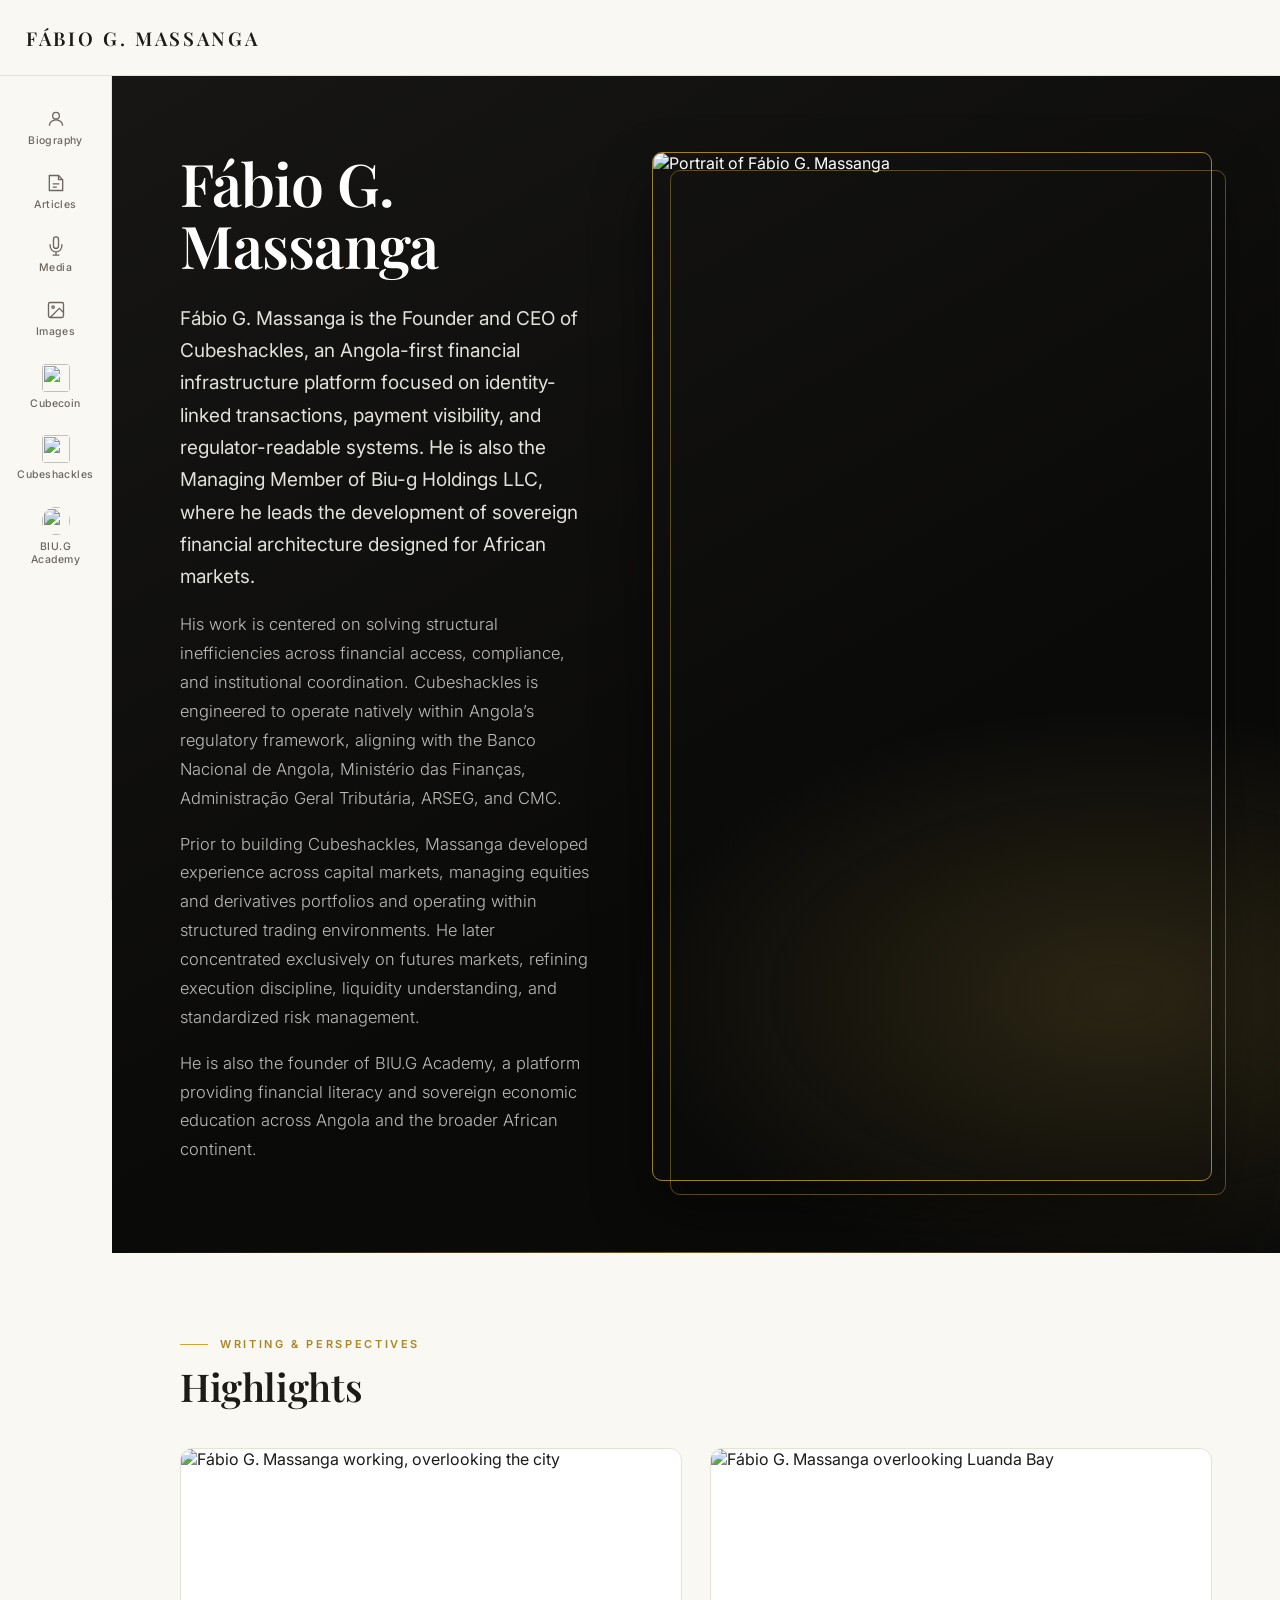
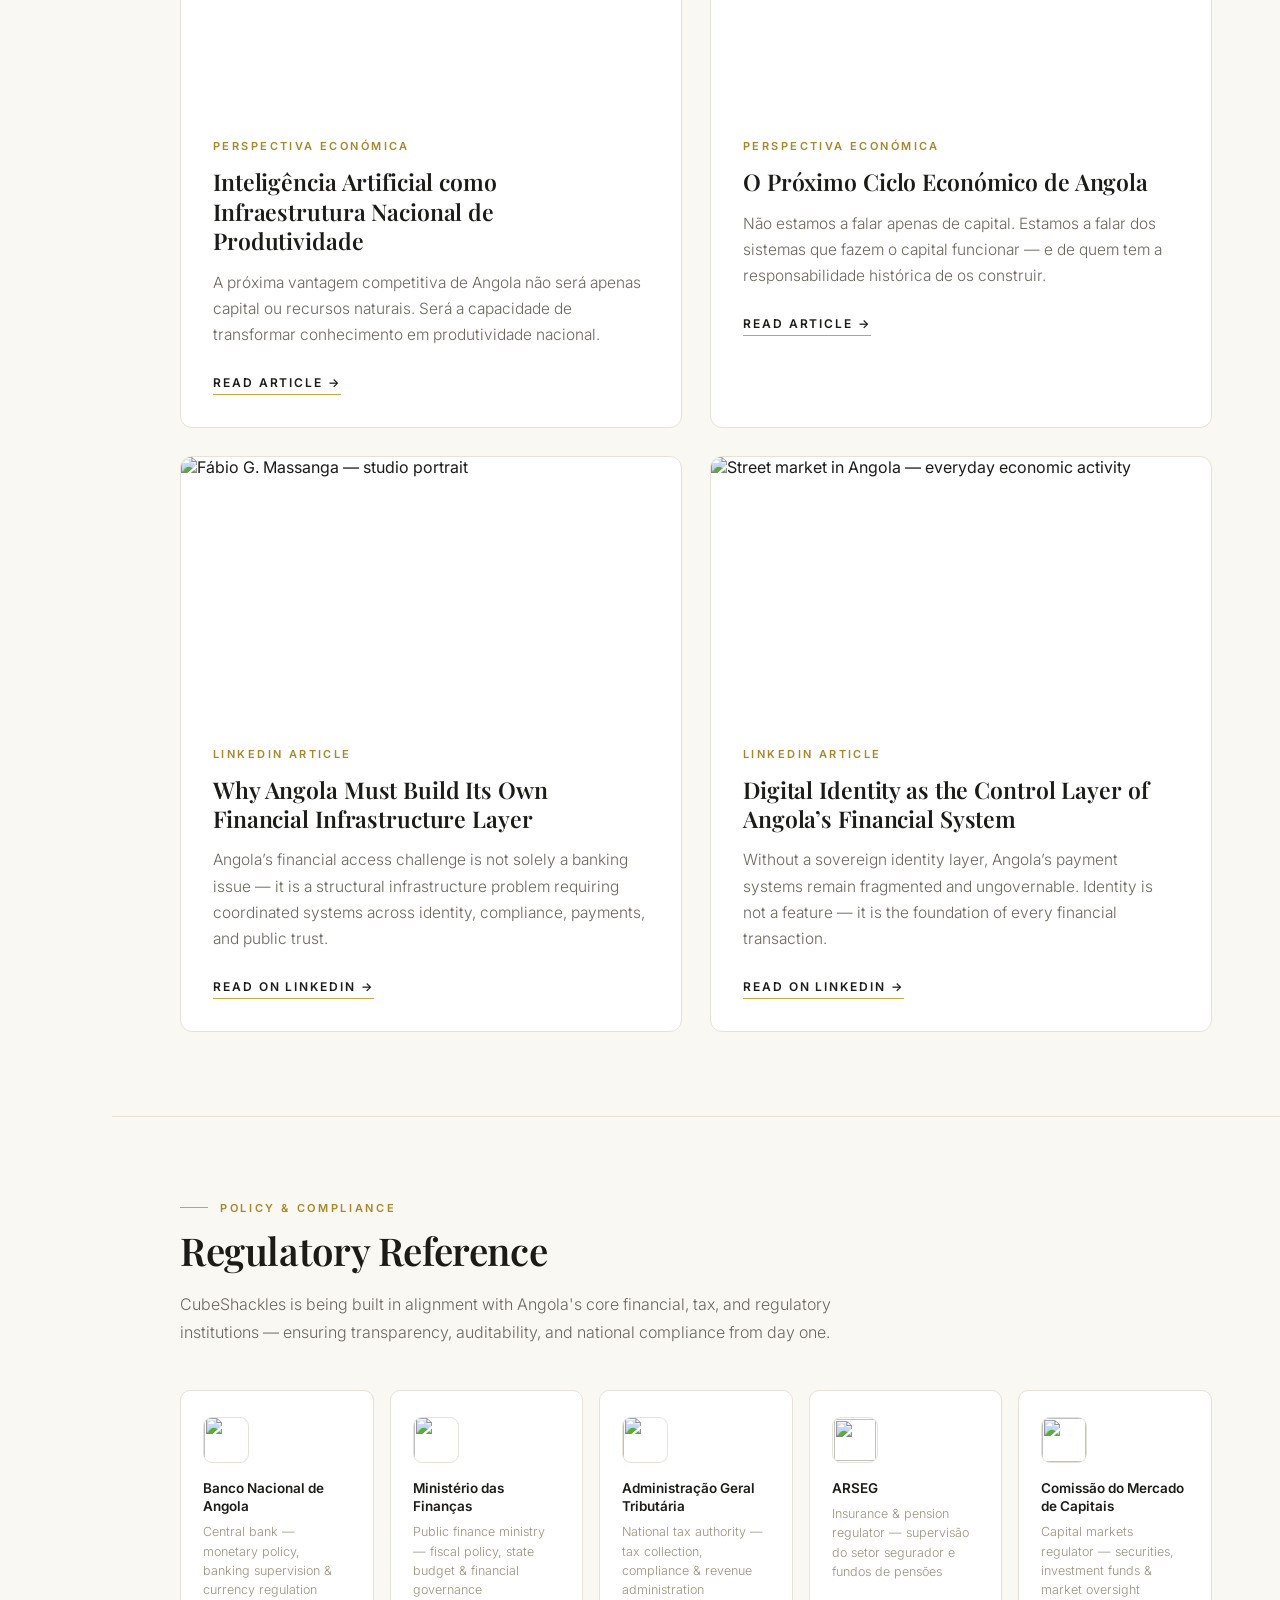
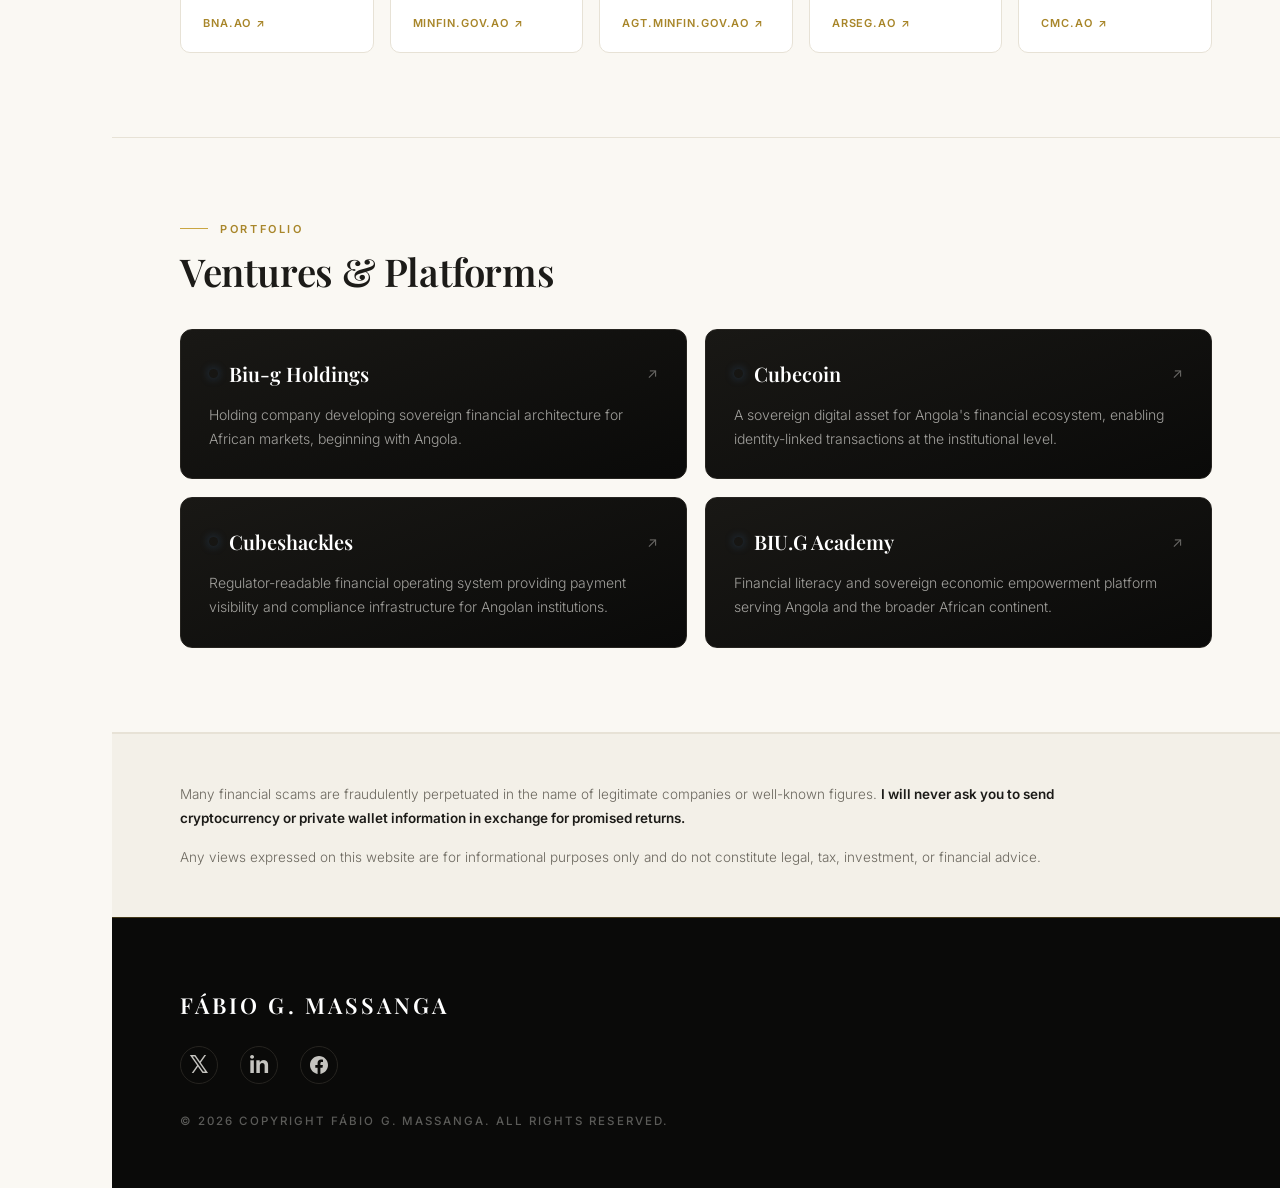
==== index.html @ 11d398ef "Use the FabioArt studio headshot on the flagship article; fix heading order - Give "Why Angola Must " ====
<!DOCTYPE html>
<html lang="en" class="no-js">
<head>
  <meta charset="UTF-8" />
  <meta name="viewport" content="width=device-width, initial-scale=1.0" />

  <title>Fábio G. Massanga — Founder &amp; CEO of Cubeshackles | Angolan Financial Infrastructure</title>
  <meta name="description" content="Fábio G. Massanga is the Founder and CEO of Cubeshackles and Managing Member of Biu-g Holdings LLC, building sovereign financial infrastructure for Angola and African markets — identity-linked transactions, payment visibility, and regulator-readable systems." />
  <meta name="author" content="Fábio G. Massanga" />
  <meta name="robots" content="index, follow, max-image-preview:large, max-snippet:-1" />
  <link rel="canonical" href="https://fabiomassanga.com/" />

  <!-- Icons -->
  <link rel="icon" type="image/png" sizes="32x32" href="/assets/favicon-32.png" />
  <link rel="icon" type="image/png" sizes="192x192" href="/assets/favicon-192.png" />
  <link rel="apple-touch-icon" href="/assets/apple-touch-icon.png" />
  <link rel="manifest" href="/site.webmanifest" />
  <meta name="theme-color" content="#0a0a09" />

  <!-- Open Graph -->
  <meta property="og:type" content="profile" />
  <meta property="og:site_name" content="Fábio G. Massanga" />
  <meta property="og:locale" content="en_US" />
  <meta property="og:locale:alternate" content="pt_AO" />
  <meta property="og:url" content="https://fabiomassanga.com/" />
  <meta property="og:title" content="Fábio G. Massanga — Founder &amp; CEO of Cubeshackles" />
  <meta property="og:description" content="Building sovereign financial infrastructure for Angola and African markets — identity-linked transactions, payment visibility, and regulator-readable systems." />
  <meta property="og:image" content="https://fabiomassanga.com/assets/og/og-home.jpg" />
  <meta property="og:image:secure_url" content="https://fabiomassanga.com/assets/og/og-home.jpg" />
  <meta property="og:image:width" content="1200" />
  <meta property="og:image:height" content="630" />
  <meta property="og:image:alt" content="Fábio G. Massanga, Founder and CEO of Cubeshackles" />
  <meta property="profile:first_name" content="Fábio" />
  <meta property="profile:last_name" content="Massanga" />

  <!-- Twitter / X -->
  <meta name="twitter:card" content="summary_large_image" />
  <meta name="twitter:site" content="@fabiogmassanga" />
  <meta name="twitter:creator" content="@fabiogmassanga" />
  <meta name="twitter:title" content="Fábio G. Massanga — Founder &amp; CEO of Cubeshackles" />
  <meta name="twitter:description" content="Building sovereign financial infrastructure for Angola and African markets — identity-linked transactions, payment visibility, and regulator-readable systems." />
  <meta name="twitter:image" content="https://fabiomassanga.com/assets/og/og-home.jpg" />

  <!-- Fonts -->
  <link rel="preconnect" href="https://fonts.googleapis.com" />
  <link rel="preconnect" href="https://fonts.gstatic.com" crossorigin />
  <link href="https://fonts.googleapis.com/css2?family=Inter:wght@300;400;500;600;700&family=Playfair+Display:ital,wght@0,500;0,600;0,700;1,500&display=swap" rel="stylesheet" />
  <link rel="stylesheet" href="/style.css" />
  <link rel="preload" as="image" href="/assets/opt/hero-main.webp" fetchpriority="high" />

  <!-- Structured data: Person + Website -->
  <script type="application/ld+json">
  {
    "@context": "https://schema.org",
    "@graph": [
      {
        "@type": "Person",
        "@id": "https://fabiomassanga.com/#person",
        "name": "Fábio G. Massanga",
        "givenName": "Fábio",
        "familyName": "Massanga",
        "url": "https://fabiomassanga.com/",
        "image": "https://fabiomassanga.com/assets/og/og-home.jpg",
        "jobTitle": "Founder & Chief Executive Officer",
        "description": "Founder and CEO of Cubeshackles and Managing Member of Biu-g Holdings LLC, developing sovereign financial infrastructure for Angola and African markets.",
        "nationality": { "@type": "Country", "name": "Angola" },
        "knowsAbout": [
          "Financial infrastructure",
          "Digital identity",
          "Payment systems",
          "Regulatory compliance",
          "Capital markets",
          "Futures trading",
          "Angolan economy",
          "African financial systems"
        ],
        "worksFor": [
          {
            "@type": "Organization",
            "name": "Cubeshackles",
            "url": "https://test.cubeshackles.com",
            "description": "Regulator-readable financial operating system for Angolan institutions."
          },
          {
            "@type": "Organization",
            "name": "Biu-g Holdings LLC",
            "url": "https://biu-gholdings.org/",
            "description": "Holding company developing sovereign financial architecture for African markets."
          }
        ],
        "founder": [
          { "@type": "Organization", "name": "Cubeshackles", "url": "https://test.cubeshackles.com" },
          { "@type": "Organization", "name": "BIU.G Academy", "url": "https://biugacademy.org" }
        ],
        "sameAs": [
          "https://www.linkedin.com/in/fabiomassanga",
          "https://x.com/fabiogmassanga",
          "https://www.facebook.com/share/14a3Jj6rRoU/",
          "https://test.cubeshackles.com",
          "https://biugacademy.org",
          "https://biu-gholdings.org/"
        ]
      },
      {
        "@type": "WebSite",
        "@id": "https://fabiomassanga.com/#website",
        "url": "https://fabiomassanga.com/",
        "name": "Fábio G. Massanga",
        "inLanguage": "en",
        "publisher": { "@id": "https://fabiomassanga.com/#person" }
      }
    ]
  }
  </script>
</head>

<body>
  <a class="skip-link" href="#main">Skip to content</a>

  <header class="header">
    <a class="logo" href="/">FÁBIO G. MASSANGA</a>
    <button class="mobile-menu" type="button" aria-label="Open menu" aria-expanded="false">☰</button>
  </header>

  <nav class="sidebar" aria-label="Main">
    <a class="ni" data-nav="biography" href="/biography/">
      <svg viewBox="0 0 24 24"><circle cx="12" cy="8" r="4"/><path d="M4 20c0-4 3.6-7 8-7s8 3 8 7"/></svg>
      <span class="ni-label">Biography</span>
    </a>

    <a class="ni" data-nav="articles" href="/articles/">
      <svg viewBox="0 0 24 24" aria-hidden="true"><path d="M4 3h11l5 5v13H4z"/><path d="M15 3v5h5"/><path d="M8 13h8M8 17h5"/></svg>
      <span class="ni-label">Articles</span>
    </a>

    <a class="ni" data-nav="media" href="/media/">
      <svg viewBox="0 0 24 24"><path d="M12 1a3 3 0 0 0-3 3v8a3 3 0 0 0 6 0V4a3 3 0 0 0-3-3z"/><path d="M19 10v2a7 7 0 0 1-14 0v-2M12 19v4M8 23h8"/></svg>
      <span class="ni-label">Media</span>
    </a>

    <a class="ni" data-nav="images" href="/images/">
      <svg viewBox="0 0 24 24"><rect x="3" y="3" width="18" height="18" rx="2"/><circle cx="8.5" cy="8.5" r="1.5"/><path d="M21 15l-5-5L5 21"/></svg>
      <span class="ni-label">Images</span>
    </a>

    <a class="ni" data-nav="cubecoin" href="/cubecoin/">
      <img src="/assets/opt/nav-cubecoin.webp" alt="" width="28" height="28" class="ni-img">
      <span class="ni-label">Cubecoin</span>
    </a>

    <a class="ni" href="https://test.cubeshackles.com" target="_blank" rel="noopener">
      <img src="/assets/opt/nav-cubeshackles.webp" alt="" width="28" height="28" class="ni-img">
      <span class="ni-label">Cubeshackles</span>
    </a>

    <a class="ni" href="https://biugacademy.org" target="_blank" rel="noopener">
      <img src="/assets/opt/nav-academy.webp" alt="" width="28" height="28" class="ni-img ni-img-round">
      <span class="ni-label">BIU.G Academy</span>
    </a>
  </nav>

  <main class="page" id="main">
    <section class="hero">
      <div class="hero-copy">
        <h1>Fábio G. Massanga</h1>

        <p class="lead">
          Fábio G. Massanga is the Founder and CEO of Cubeshackles, an Angola-first financial
          infrastructure platform focused on identity-linked transactions, payment visibility,
          and regulator-readable systems. He is also the Managing Member of Biu-g Holdings LLC,
          where he leads the development of sovereign financial architecture designed for African markets.
        </p>

        <p>
          His work is centered on solving structural inefficiencies across financial access,
          compliance, and institutional coordination. Cubeshackles is engineered to operate
          natively within Angola’s regulatory framework, aligning with the Banco Nacional de Angola,
          Ministério das Finanças, Administração Geral Tributária, ARSEG, and CMC.
        </p>

        <p>
          Prior to building Cubeshackles, Massanga developed experience across capital markets,
          managing equities and derivatives portfolios and operating within structured trading
          environments. He later concentrated exclusively on futures markets, refining execution
          discipline, liquidity understanding, and standardized risk management.
        </p>

        <p>
          He is also the founder of BIU.G Academy, a platform providing financial literacy and
          sovereign economic education across Angola and the broader African continent.
        </p>
      </div>

      <div class="hero-media">
        <img src="/assets/opt/hero-main.webp" alt="Portrait of Fábio G. Massanga" width="1200" height="960" fetchpriority="high" decoding="async" />
      </div>
    </section>

    <section class="section reveal">
      <div class="sec-eyebrow">Writing &amp; Perspectives</div>
      <h2>Highlights</h2>

      <div class="cards">
        <article class="card">
          <img src="/assets/opt/images-portrait-office.webp" alt="Fábio G. Massanga working, overlooking the city" width="900" height="678" loading="lazy" decoding="async" />
          <div class="card-body">
            <div class="eyebrow">Perspectiva Económica</div>
            <h3>Inteligência Artificial como Infraestrutura Nacional de Produtividade</h3>
            <p>
              A próxima vantagem competitiva de Angola não será apenas capital ou recursos naturais.
              Será a capacidade de transformar conhecimento em produtividade nacional.
            </p>
            <a href="/angola-ia-infraestrutura/">Read article →</a>
          </div>
        </article>

        <article class="card">
          <img src="/assets/opt/images-luanda-bay.webp" alt="Fábio G. Massanga overlooking Luanda Bay" width="1200" height="799" loading="lazy" decoding="async" />
          <div class="card-body">
            <div class="eyebrow">Perspectiva Económica</div>
            <h3>O Próximo Ciclo Económico de Angola</h3>
            <p>
              Não estamos a falar apenas de capital. Estamos a falar dos sistemas que fazem o capital
              funcionar — e de quem tem a responsabilidade histórica de os construir.
            </p>
            <a href="/articles/proximo-ciclo-economico-angola/">Read article →</a>
          </div>
        </article>

        <article class="card">
          <img class="img-focus-face" src="/assets/opt/headshot.webp" alt="Fábio G. Massanga — studio portrait" width="800" height="795" loading="lazy" decoding="async" />
          <div class="card-body">
            <div class="eyebrow">LinkedIn Article</div>
            <h3>Why Angola Must Build Its Own Financial Infrastructure Layer</h3>
            <p>
              Angola’s financial access challenge is not solely a banking issue — it is a structural
              infrastructure problem requiring coordinated systems across identity, compliance,
              payments, and public trust.
            </p>
            <a href="https://www.linkedin.com/pulse/why-angola-must-build-its-own-financial-layer-f%C3%A1bio-massanga-35tac?utm_source=share&utm_medium=member_ios&utm_campaign=share_via" target="_blank" rel="noopener">Read on LinkedIn →</a>
          </div>
        </article>

        <article class="card">
          <img src="/assets/opt/article-digital-identity.webp" alt="Street market in Angola — everyday economic activity" width="900" height="599" loading="lazy" decoding="async" />
          <div class="card-body">
            <div class="eyebrow">LinkedIn Article</div>
            <h3>Digital Identity as the Control Layer of Angola’s Financial System</h3>
            <p>
              Without a sovereign identity layer, Angola’s payment systems remain fragmented and
              ungovernable. Identity is not a feature — it is the foundation of every financial transaction.
            </p>
            <a href="https://www.linkedin.com/pulse/digital-identity-control-layer-angolas-financial-f%C3%A1bio-massanga-oihgc?utm_source=share&utm_medium=member_ios&utm_campaign=share_via" target="_blank" rel="noopener">Read on LinkedIn →</a>
          </div>
        </article>
      </div>
    </section>

    <!-- ── REGULATORS REFERENCE ── -->
    <section class="home-sec reveal" id="regulators" aria-labelledby="regulators-heading">
      <div class="home-sec__eyebrow">Policy &amp; Compliance</div>
      <h2 class="home-sec__title" id="regulators-heading">Regulatory Reference</h2>
      <p class="home-sec__intro">
        CubeShackles is being built in alignment with Angola's core financial, tax, and regulatory institutions — ensuring transparency, auditability, and national compliance from day one.
      </p>

      <div class="reg-ref-grid">
        <a class="reg-card" href="https://www.bna.ao/#/pt" target="_blank" rel="noopener">
          <div class="reg-card__badge reg-card__badge--bna" aria-hidden="true"><img src="/assets/opt/logo-bna.webp" alt="" width="46" height="46" loading="lazy" decoding="async"></div>
          <div class="reg-card__name">Banco Nacional de Angola</div>
          <div class="reg-card__desc">Central bank — monetary policy, banking supervision &amp; currency regulation</div>
          <div class="reg-card__link">bna.ao <span aria-hidden="true">↗</span></div>
        </a>

        <a class="reg-card" href="https://www.minfin.gov.ao/" target="_blank" rel="noopener">
          <div class="reg-card__badge reg-card__badge--minfin" aria-hidden="true"><img src="/assets/opt/logo-minfin.webp" alt="" width="46" height="46" loading="lazy" decoding="async"></div>
          <div class="reg-card__name">Ministério das Finanças</div>
          <div class="reg-card__desc">Public finance ministry — fiscal policy, state budget &amp; financial governance</div>
          <div class="reg-card__link">minfin.gov.ao <span aria-hidden="true">↗</span></div>
        </a>

        <a class="reg-card" href="https://agt.minfin.gov.ao/PortalAGT/#!/" target="_blank" rel="noopener">
          <div class="reg-card__badge reg-card__badge--agt" aria-hidden="true"><img src="/assets/opt/logo-agt.webp" alt="" width="46" height="46" loading="lazy" decoding="async"></div>
          <div class="reg-card__name">Administração Geral Tributária</div>
          <div class="reg-card__desc">National tax authority — tax collection, compliance &amp; revenue administration</div>
          <div class="reg-card__link">agt.minfin.gov.ao <span aria-hidden="true">↗</span></div>
        </a>

        <a class="reg-card" href="https://www.arseg.ao/" target="_blank" rel="noopener">
          <div class="reg-card__badge reg-card__badge--arseg" aria-hidden="true"><img src="/assets/opt/logo-arseg.webp" alt="" width="46" height="46" loading="lazy" decoding="async"></div>
          <div class="reg-card__name">ARSEG</div>
          <div class="reg-card__desc">Insurance &amp; pension regulator — supervisão do setor segurador e fundos de pensões</div>
          <div class="reg-card__link">arseg.ao <span aria-hidden="true">↗</span></div>
        </a>

        <a class="reg-card" href="https://www.cmc.ao/pt-pt" target="_blank" rel="noopener">
          <div class="reg-card__badge reg-card__badge--cmc" aria-hidden="true"><img src="/assets/opt/logo-cmc.webp" alt="" width="46" height="46" loading="lazy" decoding="async"></div>
          <div class="reg-card__name">Comissão do Mercado de Capitais</div>
          <div class="reg-card__desc">Capital markets regulator — securities, investment funds &amp; market oversight</div>
          <div class="reg-card__link">cmc.ao <span aria-hidden="true">↗</span></div>
        </a>
      </div>
    </section>

    <!-- VENTURES -->
    <section class="home-sec reveal" id="cubecoin" aria-labelledby="ventures-heading">
      <div class="home-sec__eyebrow">Portfolio</div>
      <h2 class="home-ventures__title" id="ventures-heading">Ventures &amp; Platforms</h2>
      <div class="vc-grid">
        <a class="vc" href="https://biu-gholdings.org/" target="_blank" rel="noopener">
          <div class="vc-top">
            <div class="vc-top-left">
              <img class="vc-icon" src="/assets/opt/vc-biug-holdings.webp" alt="" width="9" height="9" loading="lazy" decoding="async" />
              <span class="vc-name">Biu-g Holdings</span>
            </div>
            <span class="vc-external" aria-hidden="true">↗</span>
          </div>
          <p>Holding company developing sovereign financial architecture for African markets, beginning with Angola.</p>
        </a>
        <a class="vc" href="/cubecoin/">
          <div class="vc-top">
            <div class="vc-top-left">
              <img class="vc-icon" src="/assets/opt/vc-cubecoin.webp" alt="" width="9" height="9" loading="lazy" decoding="async" />
              <span class="vc-name">Cubecoin</span>
            </div>
            <span class="vc-external" aria-hidden="true">↗</span>
          </div>
          <p>A sovereign digital asset for Angola's financial ecosystem, enabling identity-linked transactions at the institutional level.</p>
        </a>
        <a class="vc" href="https://test.cubeshackles.com" target="_blank" rel="noopener">
          <div class="vc-top">
            <div class="vc-top-left">
              <img class="vc-icon" src="/assets/opt/vc-cubeshackles.webp" alt="" width="9" height="9" loading="lazy" decoding="async" />
              <span class="vc-name">Cubeshackles</span>
            </div>
            <span class="vc-external" aria-hidden="true">↗</span>
          </div>
          <p>Regulator-readable financial operating system providing payment visibility and compliance infrastructure for Angolan institutions.</p>
        </a>
        <a class="vc" href="https://biugacademy.org" target="_blank" rel="noopener">
          <div class="vc-top">
            <div class="vc-top-left">
              <img class="vc-icon" src="/assets/opt/vc-academy.webp" alt="" width="9" height="9" loading="lazy" decoding="async" />
              <span class="vc-name">BIU.G Academy</span>
            </div>
            <span class="vc-external" aria-hidden="true">↗</span>
          </div>
          <p>Financial literacy and sovereign economic empowerment platform serving Angola and the broader African continent.</p>
        </a>
      </div>
    </section>
  </main>

  <section class="disclaimer">
    <p>
      Many financial scams are fraudulently perpetuated in the name of legitimate companies or well-known figures.
      <strong>I will never ask you to send cryptocurrency or private wallet information in exchange for promised returns.</strong>
    </p>
    <p>
      Any views expressed on this website are for informational purposes only and do not constitute legal, tax, investment, or financial advice.
    </p>
  </section>

  <footer class="footer">
    <a class="footer-name" href="/">FÁBIO G. MASSANGA</a>

    <div class="footer-socials">
      <a href="https://x.com/fabiogmassanga?s=21" target="_blank" rel="noopener">𝕏</a>
      <a href="https://www.linkedin.com/in/fabiomassanga" target="_blank" rel="noopener">in</a>
      <a href="https://www.facebook.com/share/14a3Jj6rRoU/?mibextid=wwXIfr" target="_blank" rel="noopener" aria-label="Facebook"><svg viewBox="0 0 24 24"><path d="M24 12.073c0-6.627-5.373-12-12-12s-12 5.373-12 12c0 5.99 4.388 10.954 10.125 11.854v-8.385H7.078v-3.47h3.047V9.43c0-3.007 1.792-4.669 4.533-4.669 1.312 0 2.686.235 2.686.235v2.953H15.83c-1.491 0-1.956.925-1.956 1.874v2.25h3.328l-.532 3.47h-2.796v8.385C19.612 23.027 24 18.062 24 12.073z"/></svg></a>
    </div>

    <div class="copyright">
      © 2026 COPYRIGHT FÁBIO G. MASSANGA. ALL RIGHTS RESERVED.
    </div>
  </footer>

  <script src="/site.js" defer></script>
</body>
</html>
---- style.css ----
/* ============================================================
   FÁBIO G. MASSANGA — DESIGN SYSTEM
   Refined dark + gold · editorial · institutional
   Type: Playfair Display (display) · Inter (text)
   ============================================================ */

:root {
  --gold: #c9a642;
  --gold-deep: #a8862a;
  --gold-soft: #e6cf8a;
  --black: #0a0a09;
  --ink: #1c1b18;
  --muted: #6b675e;
  --faint: #98937f;
  --line: #e7e2d6;
  --line-dark: #262420;
  --paper: #faf8f3;
  --paper-2: #f3f0e8;
  --serif: 'Playfair Display', Georgia, 'Times New Roman', serif;
  --sans: 'Inter', system-ui, sans-serif;
  --sidebar: 112px;
  --header: 76px;
  --pad-x: 68px;
  --ease: cubic-bezier(.22, .61, .36, 1);
}

* { box-sizing: border-box; }

html { scroll-behavior: smooth; }

body {
  margin: 0;
  font-family: var(--sans);
  color: var(--ink);
  background: var(--paper);
  -webkit-font-smoothing: antialiased;
  text-rendering: optimizeLegibility;
}

::selection { background: rgba(201, 166, 66, .28); }

/* ---------- Header ---------- */

.header {
  position: fixed;
  top: 0; left: 0; right: 0;
  height: var(--header);
  z-index: 50;
  background: rgba(250, 248, 243, .86);
  backdrop-filter: blur(14px);
  -webkit-backdrop-filter: blur(14px);
  border-bottom: 1px solid var(--line);
  display: flex;
  align-items: center;
  padding: 0 26px;
}

.logo {
  color: var(--ink);
  text-decoration: none;
  font-family: var(--serif);
  font-size: 19px;
  font-weight: 600;
  letter-spacing: .14em;
  text-transform: uppercase;
  transition: color .2s var(--ease);
}

.logo:hover { color: var(--gold-deep); }

/* ---------- Sidebar ---------- */

.sidebar {
  position: fixed;
  top: var(--header); left: 0; bottom: 0;
  width: var(--sidebar);
  z-index: 40;
  background: var(--paper);
  border-right: 1px solid var(--line);
  display: flex;
  flex-direction: column;
  align-items: center;
  padding-top: 22px;
  gap: 4px;
  overflow-y: auto;
}

.ni {
  position: relative;
  display: flex;
  flex-direction: column;
  align-items: center;
  gap: 5px;
  width: 90px;
  padding: 11px 6px 10px;
  border-radius: 9px;
  text-decoration: none;
  color: var(--muted);
  transition: background .2s var(--ease), color .2s var(--ease);
  cursor: pointer;
}

.ni:hover { background: var(--paper-2); color: var(--ink); }

.ni.active { color: var(--ink); background: var(--paper-2); }

.ni.active::before {
  content: "";
  position: absolute;
  left: -11px; top: 12px; bottom: 12px;
  width: 2px;
  background: var(--gold);
  border-radius: 2px;
}

.ni svg {
  width: 20px; height: 20px;
  stroke: currentColor;
  fill: none;
  stroke-width: 1.6;
}

.ni-label {
  font-size: 10.5px;
  font-weight: 500;
  letter-spacing: .04em;
  text-align: center;
  line-height: 1.3;
}

.ni-img { width: 28px; height: 28px; border-radius: 4px; object-fit: contain; }

.ni-img-round { border-radius: 50%; object-fit: cover; mix-blend-mode: multiply; }

.page { margin-left: var(--sidebar); padding-top: var(--header); }

/* ---------- Hero ---------- */

.hero {
  position: relative;
  min-height: 580px;
  background:
    radial-gradient(720px 420px at 86% 78%, rgba(201, 166, 66, .17), transparent 68%),
    linear-gradient(150deg, #171614 0%, var(--black) 62%);
  color: #fff;
  display: grid;
  grid-template-columns: 1.15fr 1fr;
  gap: 56px;
  align-items: stretch;
  padding: 76px var(--pad-x) 72px;
  overflow: hidden;
}

.hero::after {
  content: "";
  position: absolute;
  left: 0; right: 0; bottom: 0;
  height: 1px;
  background: linear-gradient(90deg, transparent, rgba(201, 166, 66, .55), transparent);
}

.hero-copy { max-width: 760px; position: relative; z-index: 2; }

.hero h1 {
  margin: 0 0 26px;
  font-family: var(--serif);
  font-size: clamp(42px, 4.6vw, 62px);
  font-weight: 600;
  line-height: 1.06;
  letter-spacing: -0.015em;
}

.hero p {
  margin: 0 0 17px;
  color: rgba(250, 248, 243, .74);
  font-size: 16.5px;
  line-height: 1.75;
  font-weight: 300;
}

.hero p.lead {
  font-size: 19px;
  color: rgba(250, 248, 243, .9);
  font-weight: 400;
  line-height: 1.7;
}

.hero-media {
  width: 100%;
  max-width: 560px;
  justify-self: end;
  align-self: stretch;
  position: relative;
  z-index: 2;
}

.hero-media::before {
  content: "";
  position: absolute;
  inset: 18px -14px -14px 18px;
  border: 1px solid rgba(201, 166, 66, .4);
  border-radius: 10px;
  pointer-events: none;
}

.hero-media img {
  width: 100%;
  height: 100%;
  min-height: 460px;
  object-fit: cover;
  object-position: 62% 51%;
  border: 1px solid rgba(201, 166, 66, .75);
  border-radius: 10px;
  display: block;
  box-shadow: 0 28px 60px rgba(0, 0, 0, .45);
}

@media (min-width: 1200px) {
  .hero-media img { min-height: 500px; }
}

/* ---------- Sections ---------- */

.section,
.home-sec {
  padding: 84px var(--pad-x);
  border-bottom: 1px solid var(--line);
  background: var(--paper);
  max-width: 100%;
}

.home-sec__eyebrow,
.sec-eyebrow {
  font-size: 11px;
  font-weight: 600;
  letter-spacing: .24em;
  text-transform: uppercase;
  color: var(--gold-deep);
  margin-bottom: 14px;
  display: flex;
  align-items: center;
  gap: 12px;
}

.home-sec__eyebrow::before,
.sec-eyebrow::before {
  content: "";
  width: 28px; height: 1px;
  background: var(--gold);
}

.section h2,
.home-sec__title,
.home-ventures__title {
  margin: 0 0 18px;
  font-family: var(--serif);
  font-size: clamp(30px, 3vw, 40px);
  font-weight: 600;
  color: var(--ink);
  letter-spacing: -0.01em;
  line-height: 1.12;
}

.home-sec__intro {
  margin: 0 0 44px;
  font-size: 16px;
  line-height: 1.75;
  color: var(--muted);
  font-weight: 300;
  max-width: 680px;
}

.section h2 { margin-bottom: 40px; }

.home-ventures__title { margin-bottom: 36px; }

/* ---------- Article cards ---------- */

.cards {
  display: grid;
  grid-template-columns: repeat(2, minmax(0, 1fr));
  gap: 28px;
  max-width: 100%;
}

.card {
  border: 1px solid var(--line);
  border-radius: 12px;
  overflow: hidden;
  background: #fff;
  transition: transform .35s var(--ease), box-shadow .35s var(--ease), border-color .35s var(--ease);
}

.card:hover {
  transform: translateY(-4px);
  border-color: #dcd3ba;
  box-shadow: 0 22px 44px rgba(28, 27, 24, .09);
}

.card > img {
  width: 100%;
  height: 260px;
  object-fit: cover;
  display: block;
  transition: transform .6s var(--ease);
}

.card:hover > img { transform: scale(1.025); }

/* The card image is a fixed 260px cover crop — a wide band. On a square or
   taller portrait a centred crop lands below the eyes, so bias the focal
   point upward toward the face. */
.card > img.img-focus-face { object-position: 50% 30%; }

.card-body { padding: 30px 32px 32px; }

.eyebrow {
  color: var(--gold-deep);
  font-size: 11px;
  font-weight: 600;
  letter-spacing: .22em;
  text-transform: uppercase;
  margin-bottom: 14px;
}

.card h3 {
  margin: 0 0 14px;
  font-family: var(--serif);
  font-size: 23px;
  font-weight: 600;
  line-height: 1.28;
  letter-spacing: -0.005em;
}

.card p {
  margin: 0 0 22px;
  color: var(--muted);
  font-size: 15.5px;
  line-height: 1.7;
  font-weight: 300;
}

.card a {
  color: var(--ink);
  font-size: 12px;
  font-weight: 600;
  letter-spacing: .16em;
  text-decoration: none;
  text-transform: uppercase;
  display: inline-flex;
  align-items: center;
  gap: 8px;
  padding-bottom: 4px;
  border-bottom: 1px solid var(--gold);
  transition: color .2s var(--ease), gap .2s var(--ease);
}

.card a:hover { color: var(--gold-deep); gap: 12px; }

/* ---------- Regulator reference ---------- */

.reg-ref-grid {
  display: grid;
  grid-template-columns: repeat(5, minmax(0, 1fr));
  gap: 16px;
  max-width: 100%;
}

.reg-card {
  display: flex;
  flex-direction: column;
  text-decoration: none;
  color: inherit;
  border: 1px solid var(--line);
  border-radius: 10px;
  padding: 26px 22px 22px;
  background: #fff;
  transition: transform .3s var(--ease), border-color .3s var(--ease), box-shadow .3s var(--ease);
  min-width: 0;
}

.reg-card:hover {
  transform: translateY(-3px);
  border-color: var(--gold);
  box-shadow: 0 14px 32px rgba(168, 134, 42, .12);
}

.reg-card__badge {
  width: 46px; height: 46px;
  border-radius: 9px;
  display: flex;
  align-items: center;
  justify-content: center;
  margin-bottom: 16px;
  flex-shrink: 0;
  overflow: hidden;
  background: #fff;
  border: 1px solid var(--line);
}

.reg-card__badge img { width: 100%; height: 100%; object-fit: cover; display: block; }

.reg-card__badge--bna img,
.reg-card__badge--agt img,
.reg-card__badge--minfin img { width: 108%; height: 108%; object-fit: contain; }

.reg-card__badge--arseg img { object-fit: contain; padding: 1px; }

.reg-card__name {
  font-size: 13.5px;
  font-weight: 600;
  color: var(--ink);
  margin-bottom: 7px;
  line-height: 1.35;
}

.reg-card__desc {
  font-size: 12.5px;
  color: var(--faint);
  font-weight: 300;
  line-height: 1.55;
  flex: 1;
}

.reg-card__link {
  margin-top: 16px;
  font-size: 11px;
  font-weight: 600;
  color: var(--gold-deep);
  letter-spacing: .08em;
  display: flex;
  align-items: center;
  gap: 5px;
  text-transform: uppercase;
}

/* ---------- Ventures ---------- */

.vc-grid {
  display: grid;
  grid-template-columns: repeat(2, minmax(0, 1fr));
  gap: 18px;
  max-width: 100%;
}

.vc {
  position: relative;
  display: block;
  text-decoration: none;
  color: rgba(250, 248, 243, .72);
  background: linear-gradient(160deg, #191815 0%, var(--black) 100%);
  border: 1px solid var(--line-dark);
  border-radius: 12px;
  padding: 30px 28px 28px;
  transition: transform .3s var(--ease), border-color .3s var(--ease), box-shadow .3s var(--ease);
  min-width: 0;
  overflow: hidden;
}

.vc::before {
  content: "";
  position: absolute;
  top: 0; left: 28px; right: 28px;
  height: 1px;
  background: linear-gradient(90deg, transparent, rgba(201, 166, 66, .0), transparent);
  transition: background .3s var(--ease);
}

.vc:hover {
  transform: translateY(-3px);
  border-color: rgba(201, 166, 66, .45);
  box-shadow: 0 18px 40px rgba(0, 0, 0, .35);
}

.vc:hover::before {
  background: linear-gradient(90deg, transparent, rgba(201, 166, 66, .7), transparent);
}

.vc-top {
  display: flex;
  align-items: center;
  justify-content: space-between;
  gap: 12px;
  margin-bottom: 16px;
}

.vc-top-left { display: flex; align-items: center; gap: 11px; min-width: 0; }

.vc-dot {
  width: 9px; height: 9px;
  border-radius: 50%;
  flex-shrink: 0;
  box-shadow: 0 0 10px rgba(201, 166, 66, .35);
}

.vc-icon {
  width: 9px;
  height: 9px;
  border-radius: 50%;
  flex-shrink: 0;
  object-fit: cover;
  display: block;
  box-shadow: 0 0 10px rgba(74, 144, 217, .35);
}

.vc-name {
  font-family: var(--serif);
  font-size: 20px;
  font-weight: 600;
  color: #fff;
  letter-spacing: 0;
}

.vc-external {
  font-size: 14px;
  color: rgba(250, 248, 243, .38);
  line-height: 1;
  flex-shrink: 0;
  transition: color .2s var(--ease), transform .2s var(--ease);
}

.vc:hover .vc-external { color: var(--gold-soft); transform: translate(2px, -2px); }

.vc p {
  margin: 0;
  font-size: 14px;
  line-height: 1.7;
  color: rgba(250, 248, 243, .62);
  font-weight: 300;
}

/* ---------- Disclaimer ---------- */

.disclaimer {
  margin-left: var(--sidebar);
  padding: 48px var(--pad-x);
  background: var(--paper-2);
  border-top: 1px solid var(--line);
}

.disclaimer p {
  margin: 0 0 14px;
  font-size: 13.5px;
  line-height: 1.8;
  color: var(--muted);
  font-weight: 300;
  max-width: 920px;
}

.disclaimer p:last-child { margin-bottom: 0; }

.disclaimer strong { font-weight: 600; color: var(--ink); }

/* ---------- Footer ---------- */

.footer {
  margin-left: var(--sidebar);
  padding: 72px var(--pad-x) 60px;
  background: var(--black);
  border-top: 1px solid rgba(201, 166, 66, .3);
}

.footer-name {
  font-family: var(--serif);
  font-size: 22px;
  font-weight: 600;
  letter-spacing: .14em;
  text-transform: uppercase;
  margin-bottom: 26px;
  color: #fff;
  text-decoration: none;
  display: inline-block;
  transition: color .2s var(--ease);
}

.footer-name:hover { color: var(--gold-soft); }

.footer-socials { display: flex; gap: 22px; margin-bottom: 30px; }

.footer-socials a {
  width: 38px; height: 38px;
  display: flex;
  align-items: center;
  justify-content: center;
  color: rgba(250, 248, 243, .78);
  font-size: 24px;
  font-weight: 700;
  text-decoration: none;
  border: 1px solid var(--line-dark);
  border-radius: 50%;
  transition: color .2s var(--ease), border-color .2s var(--ease), transform .2s var(--ease);
}

.footer-socials a:hover {
  color: var(--gold-soft);
  border-color: rgba(201, 166, 66, .55);
  transform: translateY(-2px);
}

.footer-socials svg { width: 18px; height: 18px; fill: currentColor; }

.copyright {
  color: rgba(250, 248, 243, .34);
  font-size: 11.5px;
  font-weight: 500;
  letter-spacing: .18em;
  text-transform: uppercase;
}

/* ---------- Reveal on scroll ---------- */

.reveal {
  opacity: 0;
  transform: translateY(22px);
  transition: opacity .8s var(--ease), transform .8s var(--ease);
}

.reveal.in { opacity: 1; transform: none; }

@media (prefers-reduced-motion: reduce) {
  html { scroll-behavior: auto; }
  .reveal { opacity: 1; transform: none; transition: none; }
  *, *::before, *::after { animation-duration: .01ms !important; animation-iteration-count: 1 !important; }
}

/* ---------- Responsive ---------- */

@media (max-width: 1200px) {
  .reg-ref-grid { grid-template-columns: repeat(3, minmax(0, 1fr)); }
}

@media (min-width: 901px) and (max-width: 1200px) {
  .vc-grid { grid-template-columns: repeat(2, minmax(0, 1fr)); }
}

@media (min-width: 901px) {
  .mobile-menu { display: none; }
}

@media (max-width: 900px) {
  :root { --sidebar: 0px; --header: 82px; --pad-x: 28px; }

  html, body { overflow-x: hidden; width: 100%; max-width: 100%; }

  .header { height: var(--header); padding: 0 26px; }

  .page { max-width: 100%; overflow-x: hidden; }

  .mobile-menu {
    display: inline-flex;
    align-items: center;
    justify-content: center;
    background: transparent;
    border: 0;
    color: var(--ink);
    cursor: pointer;
    padding: 4px 8px;
    font-size: 28px;
    line-height: 1;
    margin-left: auto;
  }

  .sidebar {
    display: flex;
    width: 112px;
    max-width: 112px;
    z-index: 60;
    transform: translateX(-100%);
    transition: transform .28s var(--ease);
    box-shadow: 8px 0 24px rgba(0, 0, 0, .08);
  }

  .sidebar.open { transform: translateX(0); }

  body.menu-open::before {
    content: "";
    position: fixed;
    inset: 0;
    background: rgba(10, 10, 9, .45);
    z-index: 55;
  }

  body.menu-open { overflow: hidden; }

  .page, .footer, .disclaimer { margin-left: 0; }

  .hero {
    grid-template-columns: 1fr;
    padding: 52px var(--pad-x) 56px;
    min-height: auto;
    gap: 40px;
  }

  .hero-copy, .hero-media { min-width: 0; }

  .hero-media { max-width: 100%; }

  .hero-media::before { inset: 14px -10px -10px 14px; }

  .hero-media img { min-height: 320px; object-position: 62% 49%; }

  .hero p.lead { font-size: 17.5px; }

  .cards { grid-template-columns: 1fr; }

  .section, .home-sec { padding: 56px var(--pad-x); }

  .disclaimer { padding: 36px var(--pad-x); }

  .footer { padding: 52px var(--pad-x) 44px; }

  .reg-ref-grid { grid-template-columns: 1fr; gap: 12px; }

  .vc-grid { grid-template-columns: 1fr; gap: 14px; }
}

/* ============================================================
   CUBECOIN PAGE
   ============================================================ */

.coin-hero {
  position: relative;
  min-height: 300px;
  padding: 72px var(--pad-x) 64px;
  color: #fff;
  background:
    radial-gradient(circle at 82% 40%, rgba(201, 166, 66, .16), transparent 46%),
    linear-gradient(120deg, var(--black) 0%, #12110e 58%, #0d0c0a 100%);
  border-bottom: 1px solid var(--line);
  display: grid;
  grid-template-columns: 1fr auto;
  gap: 40px;
  align-items: center;
  overflow: hidden;
}

.coin-hero::before {
  content: "";
  position: absolute;
  inset: 0;
  background:
    repeating-linear-gradient(90deg, rgba(201, 166, 66, .1) 0 1px, transparent 1px 56px),
    repeating-linear-gradient(0deg, rgba(201, 166, 66, .08) 0 1px, transparent 1px 56px);
  opacity: .3;
  mask-image: radial-gradient(110% 110% at 92% 50%, rgba(0,0,0,.92) 0%, rgba(0,0,0,.58) 52%, rgba(0,0,0,.12) 85%, transparent 100%);
  pointer-events: none;
}

.coin-hero::after {
  content: "";
  position: absolute;
  left: 0; right: 0; bottom: 0;
  height: 1px;
  background: linear-gradient(90deg, transparent, rgba(201, 166, 66, .55), transparent);
}

.coin-hero h1 {
  margin: 0 0 24px;
  font-family: var(--serif);
  font-size: clamp(44px, 4.6vw, 60px);
  line-height: 1.05;
  color: #fff;
  font-weight: 600;
  letter-spacing: -0.01em;
}

.coin-hero-copy { position: relative; z-index: 2; }

.coin-hero p {
  max-width: 820px;
  margin: 0;
  font-size: 18px;
  line-height: 1.72;
  color: rgba(250, 248, 243, .84);
  font-family: var(--serif);
  font-weight: 400;
  font-style: italic;
}

.coin-hero-attribution {
  font-size: 14px;
  font-family: var(--sans);
  font-weight: 600;
  font-style: normal;
  letter-spacing: .1em;
  text-transform: uppercase;
  color: var(--gold-soft);
}

.coin-hero-emblem {
  justify-self: end;
  margin-right: 20px;
  width: 320px;
  height: 220px;
  display: flex;
  align-items: center;
  justify-content: center;
  position: relative;
  z-index: 3;
}

.coin-hero-glow {
  position: absolute;
  width: 280px; height: 280px;
  border-radius: 50%;
  background: radial-gradient(circle, rgba(201, 166, 66, .45) 0%, rgba(201, 166, 66, .18) 40%, rgba(201, 166, 66, 0) 75%);
  animation: coinGlow 2.8s ease-in-out infinite;
}

.coin-lightning {
  position: absolute;
  inset: -8px;
  width: calc(100% + 16px);
  height: calc(100% + 16px);
  z-index: 2;
  pointer-events: none;
}

.coin-hero-ring {
  width: 220px; height: 220px;
  border-radius: 50%;
  display: flex;
  align-items: center;
  justify-content: center;
  border: 1.5px solid rgba(201, 166, 66, .95);
  box-shadow:
    0 0 0 0 rgba(201, 166, 66, .42),
    0 0 20px rgba(201, 166, 66, .45),
    inset 0 0 16px rgba(201, 166, 66, .2);
  animation: coinPulse 2.2s ease-in-out infinite;
  position: relative;
  z-index: 4;
}

.coin-hero-ring img {
  width: 165px; height: 165px;
  border-radius: 50%;
  object-fit: cover;
  filter: drop-shadow(0 0 14px rgba(201, 166, 66, .64));
  animation: coinBob 3s ease-in-out infinite;
}

.coin-particles { position: absolute; inset: 0; pointer-events: none; }

.coin-particle {
  position: absolute;
  bottom: 8px;
  border: 1.5px solid rgba(201, 166, 66, .78);
  opacity: .72;
  animation: particleFloat var(--dur) linear infinite;
  animation-delay: var(--delay);
}

.coin-particle.cube {
  width: var(--size); height: var(--size);
  transform: rotate(var(--rot));
  box-shadow: 0 0 10px rgba(201, 166, 66, .2);
}

.coin-particle.shackle {
  width: calc(var(--size) + 5px);
  height: calc(var(--size) * .62);
  border-radius: 999px;
  transform: rotate(var(--rot));
}

.p1  { left: 18px;  --size: 13px; --dur: 6.8s; --delay: .2s; --rot: 8deg; }
.p2  { left: 40px;  --size: 12px; --dur: 7.6s; --delay: .8s; --rot: -12deg; }
.p3  { left: 62px;  --size: 10px; --dur: 6.1s; --delay: 1.1s; --rot: 18deg; }
.p4  { left: 84px;  --size: 11px; --dur: 8.2s; --delay: 1.4s; --rot: -20deg; }
.p5  { left: 106px; --size: 9px;  --dur: 5.9s; --delay: .3s; --rot: 24deg; }
.p6  { left: 128px; --size: 14px; --dur: 8.5s; --delay: 1.9s; --rot: -10deg; }
.p7  { left: 150px; --size: 12px; --dur: 6.4s; --delay: .6s; --rot: 15deg; }
.p8  { left: 172px; --size: 10px; --dur: 7.1s; --delay: 1.2s; --rot: -16deg; }
.p9  { left: 194px; --size: 13px; --dur: 7.8s; --delay: .9s; --rot: 11deg; }
.p10 { left: 216px; --size: 11px; --dur: 6.6s; --delay: 1.6s; --rot: -24deg; }
.p11 { left: 238px; --size: 9px;  --dur: 5.7s; --delay: .4s; --rot: 20deg; }
.p12 { left: 260px; --size: 12px; --dur: 7.3s; --delay: 1.8s; --rot: -7deg; }
.p13 { left: 282px; --size: 10px; --dur: 6.9s; --delay: .7s; --rot: 14deg; }
.p14 { left: 300px; --size: 12px; --dur: 8.1s; --delay: 1.5s; --rot: -18deg; }

@keyframes particleFloat {
  0%   { transform: translateY(0) rotate(var(--rot)); opacity: .08; }
  20%  { opacity: .7; }
  100% { transform: translateY(-200px) rotate(calc(var(--rot) + 35deg)); opacity: 0; }
}

@keyframes coinGlow {
  0%, 100% { transform: scale(1); opacity: .6; }
  50%      { transform: scale(1.07); opacity: .95; }
}

@keyframes coinBob {
  0%, 100% { transform: translateY(0); }
  50%      { transform: translateY(-9px); }
}

@keyframes coinPulse {
  0% {
    transform: scale(1);
    box-shadow: 0 0 0 0 rgba(201,166,66,.42), 0 0 20px rgba(201,166,66,.45), inset 0 0 16px rgba(201,166,66,.2);
  }
  65% {
    transform: scale(1.02);
    box-shadow: 0 0 0 14px rgba(201,166,66,0), 0 0 30px rgba(201,166,66,.6), inset 0 0 20px rgba(201,166,66,.28);
  }
  100% {
    transform: scale(1);
    box-shadow: 0 0 0 0 rgba(201,166,66,0), 0 0 20px rgba(201,166,66,.45), inset 0 0 16px rgba(201,166,66,.2);
  }
}

/* ---------- Cubecoin content grid ---------- */

.content-section {
  padding: 76px var(--pad-x) 80px;
  border-bottom: 1px solid var(--line);
  background: var(--paper);
}

.content-section h2 {
  margin: 0 0 40px;
  font-family: var(--serif);
  font-size: clamp(28px, 2.8vw, 38px);
  font-weight: 600;
  line-height: 1.1;
  color: var(--ink);
  letter-spacing: -0.01em;
}

.media-grid { display: grid; gap: 32px; }

.media-grid.five { grid-template-columns: repeat(5, minmax(0, 1fr)); }

.media-card {
  min-width: 0;
  transition: transform .3s var(--ease);
}

.media-card:hover { transform: translateY(-3px); }

.media-thumb {
  height: 150px;
  border-radius: 10px;
  margin-bottom: 18px;
  display: flex;
  align-items: center;
  justify-content: center;
  color: rgba(250, 248, 243, .85);
  font-family: var(--serif);
  font-size: 15px;
  font-weight: 600;
  letter-spacing: .18em;
  text-transform: uppercase;
  overflow: hidden;
  border: 1px solid rgba(201, 166, 66, .18);
}

.media-thumb.gold   { background: linear-gradient(135deg, #b89225, #6f5616); }
.media-thumb.green  { background: linear-gradient(135deg, #073d17, #112b18); }
.media-thumb.blue   { background: linear-gradient(135deg, #102f57, #071526); }
.media-thumb.purple { background: linear-gradient(135deg, #3b1239, #160418); }
.media-thumb.dark,
.media-thumb.black  { background: linear-gradient(135deg, #050505, #171717); }
.media-thumb.navy   { background: linear-gradient(135deg, #11142e, #050713); }

.media-card h3 {
  margin: 0 0 10px;
  font-family: var(--serif);
  font-size: 19px;
  font-weight: 600;
  line-height: 1.3;
  color: var(--ink);
}

.media-card p {
  margin: 0;
  color: var(--muted);
  font-size: 14.5px;
  line-height: 1.6;
  font-weight: 300;
}

.media-card p a { color: var(--gold-deep); text-decoration: none; border-bottom: 1px solid rgba(201,166,66,.4); }

.media-card p a:hover { color: var(--ink); }

@media (max-width: 1200px) {
  .media-grid.five { grid-template-columns: repeat(3, minmax(0, 1fr)); }
}

@media (max-width: 900px) {
  .coin-hero, .content-section { padding: 48px var(--pad-x); }

  .coin-hero { grid-template-columns: 1fr; gap: 28px; }

  .coin-hero-emblem {
    justify-self: start;
    margin-right: 0;
    width: 280px; height: 210px;
  }

  .coin-hero-ring { width: 184px; height: 184px; }

  .coin-hero-ring img { width: 138px; height: 138px; }

  .media-grid.five { grid-template-columns: 1fr; }

  .media-thumb { height: 190px; }
}

/* ============================================================
   ACCESSIBILITY
   Visible keyboard focus, skip navigation, motion & contrast
   ============================================================ */

/* Skip link — visible only when focused */
.skip-link {
  position: absolute;
  left: 12px;
  top: -100px;
  z-index: 999;
  padding: 12px 20px;
  background: var(--black);
  color: var(--paper);
  font-size: 14px;
  font-weight: 600;
  letter-spacing: .04em;
  text-decoration: none;
  border: 1px solid var(--gold);
  border-radius: 8px;
  transition: top .18s var(--ease);
}

.skip-link:focus-visible,
.skip-link:focus {
  top: 12px;
  outline: 2px solid var(--gold-soft);
  outline-offset: 2px;
}

/* Baseline focus ring for every interactive element.
   :focus-visible keeps it off for mouse users, on for keyboard users. */
a:focus-visible,
button:focus-visible,
[tabindex]:focus-visible,
input:focus-visible,
textarea:focus-visible,
select:focus-visible {
  outline: 2px solid var(--gold-deep);
  outline-offset: 3px;
  border-radius: 4px;
}

/* Dark surfaces need the lighter gold to stay legible */
.vc:focus-visible,
.footer a:focus-visible,
.disclaimer a:focus-visible {
  outline: 2px solid var(--gold-soft);
  outline-offset: 3px;
}

/* Cards and nav items: pair the ring with the hover state so focus
   reads as clearly as pointer interaction */
.ni:focus-visible {
  outline: 2px solid var(--gold-deep);
  outline-offset: -2px;
  background: var(--paper-2);
  color: var(--ink);
}

.reg-card:focus-visible {
  outline: 2px solid var(--gold-deep);
  outline-offset: 2px;
  border-color: var(--gold);
}

/* Fallback for browsers without :focus-visible support */
@supports not selector(:focus-visible) {
  a:focus, button:focus { outline: 2px solid var(--gold-deep); outline-offset: 3px; }
}

/* Screen-reader-only utility */
.sr-only {
  position: absolute;
  width: 1px; height: 1px;
  padding: 0; margin: -1px;
  overflow: hidden;
  clip: rect(0 0 0 0);
  clip-path: inset(50%);
  white-space: nowrap;
  border: 0;
}

/* Comfortable tap targets on touch devices */
@media (hover: none) and (pointer: coarse) {
  .footer-socials a { min-width: 44px; min-height: 44px; display: inline-flex; align-items: center; justify-content: center; }
  .mobile-menu { min-width: 44px; min-height: 44px; }
}

/* Honour reduced-motion for every transition, not just reveals */
@media (prefers-reduced-motion: reduce) {
  *, *::before, *::after {
    animation-duration: .001ms !important;
    animation-iteration-count: 1 !important;
    transition-duration: .001ms !important;
    scroll-behavior: auto !important;
  }
  .card:hover, .vc:hover, .reg-card:hover { transform: none; }
}

/* Windows High Contrast / forced colours */
@media (forced-colors: active) {
  .card, .vc, .reg-card { border: 1px solid CanvasText; }
  a:focus-visible, button:focus-visible { outline: 2px solid Highlight; }
}

/* Fail-open for reveal-on-scroll: if JS never runs, content must still be visible.
   site.js removes this class from <html> as soon as it executes. */
html.no-js .reveal { opacity: 1 !important; transform: none !important; }
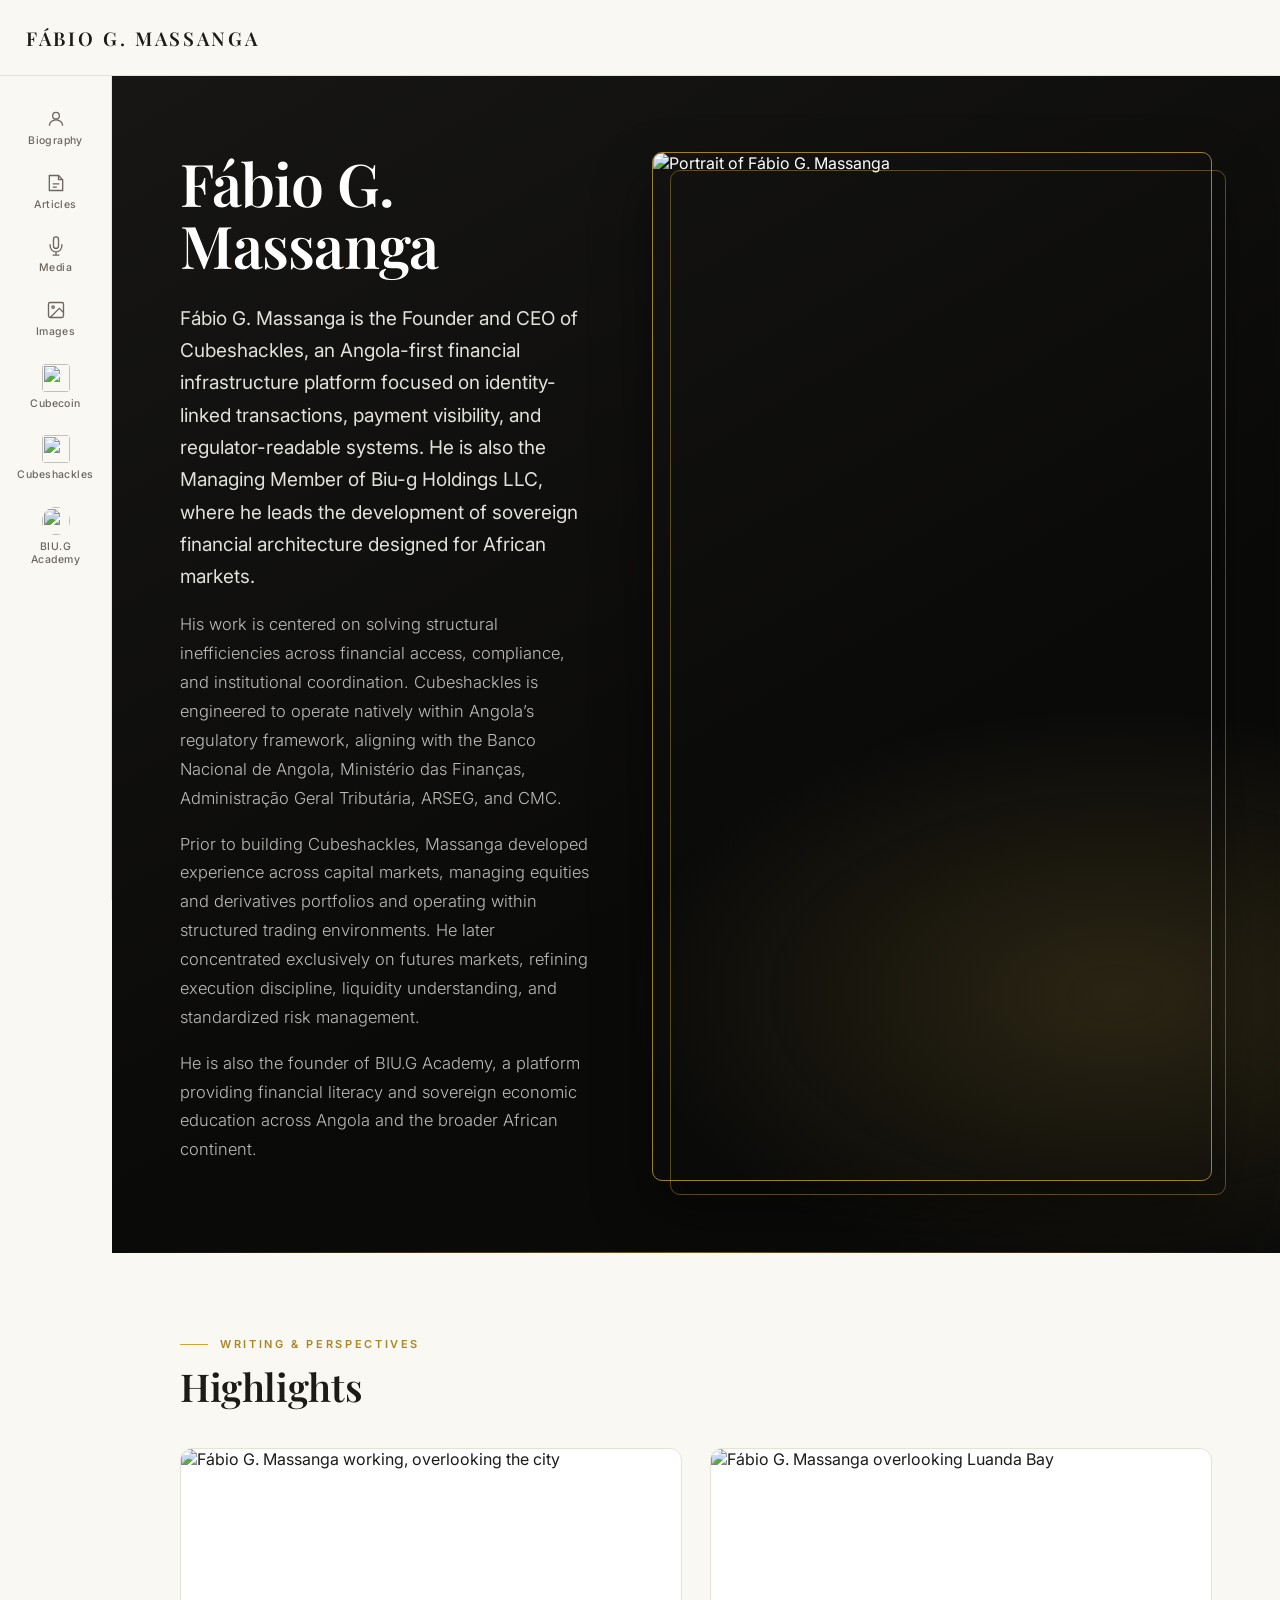
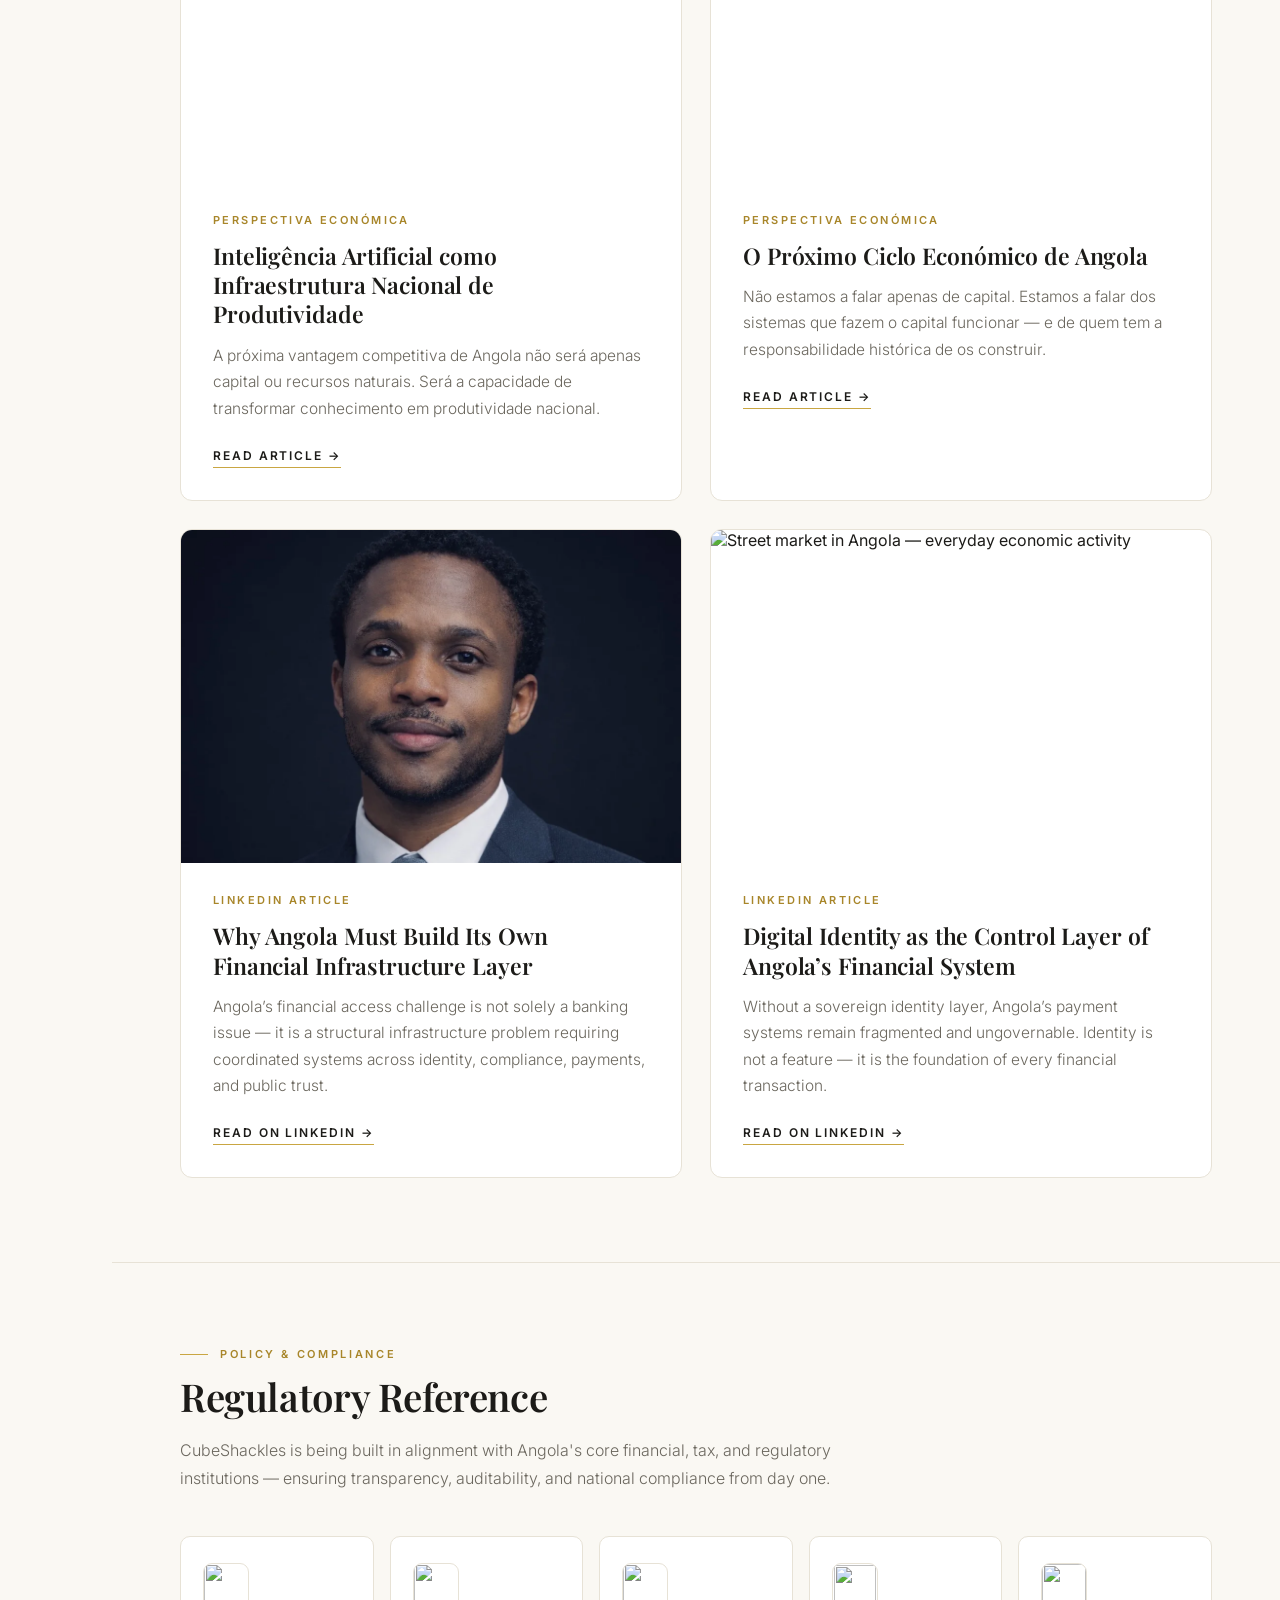
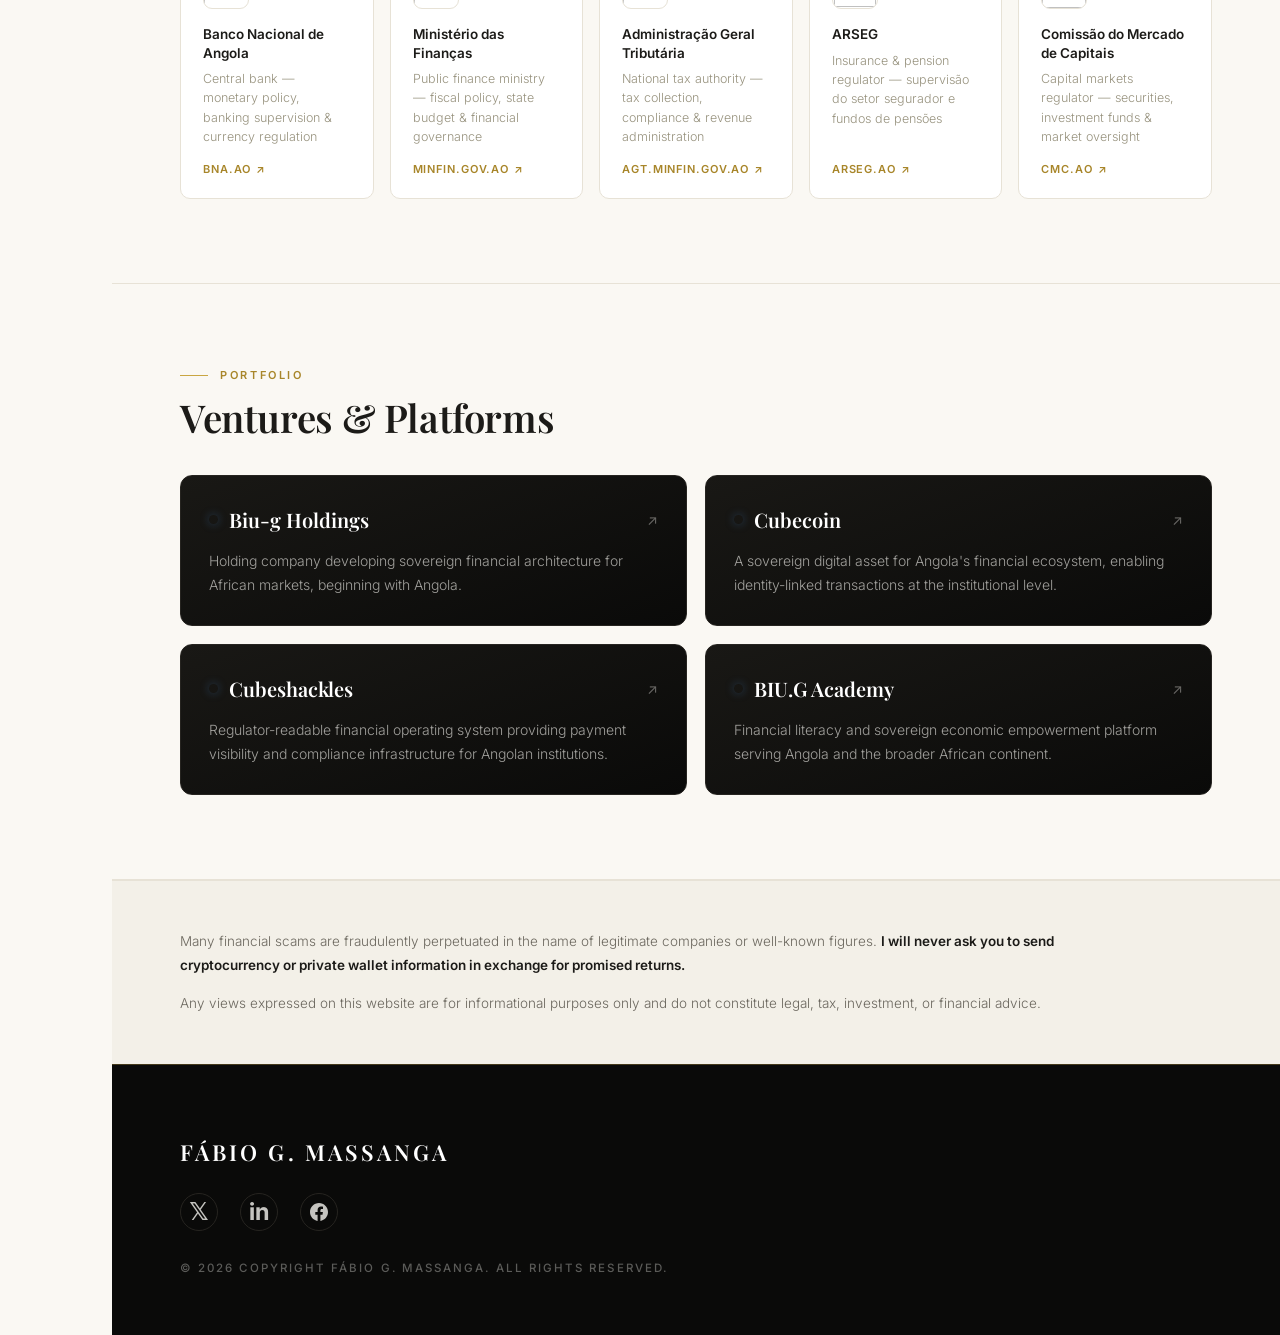
==== commit a318c1a6: "Restore native document scrolling; restore Cubecoin lightning Scrolling architecture repair - Remove" ====
--- a/index.html
+++ b/index.html
@@ -228,7 +228,7 @@
         </article>
 
         <article class="card">
-          <img class="img-focus-face" src="/assets/opt/headshot.webp" alt="Fábio G. Massanga — studio portrait" width="800" height="795" loading="lazy" decoding="async" />
+          <img src="/assets/opt/headshot-wide.webp" alt="Fábio G. Massanga — studio portrait" width="1024" height="683" loading="lazy" decoding="async" />
           <div class="card-body">
             <div class="eyebrow">LinkedIn Article</div>
             <h3>Why Angola Must Build Its Own Financial Infrastructure Layer</h3>
--- a/style.css
+++ b/style.css
@@ -299,18 +299,22 @@
 
 .card > img {
   width: 100%;
-  height: 260px;
+  /* A fixed pixel height threw away 34-55% of every photograph and cut faces
+     in half. A ratio box scales with the card, so the crop stays gentle at
+     any width — and 3:2 matches the native ratio of most of the artwork. */
+  aspect-ratio: 3 / 2;
+  height: auto;
   object-fit: cover;
   display: block;
   transition: transform .6s var(--ease);
 }
 
+/* Older browsers without aspect-ratio still need a sane box */
+@supports not (aspect-ratio: 3 / 2) {
+  .card > img { height: 300px; }
+}
+
 .card:hover > img { transform: scale(1.025); }
-
-/* The card image is a fixed 260px cover crop — a wide band. On a square or
-   taller portrait a centred crop lands below the eyes, so bias the focal
-   point upward toward the face. */
-.card > img.img-focus-face { object-position: 50% 30%; }
 
 .card-body { padding: 30px 32px 32px; }
 
@@ -640,11 +644,21 @@
 @media (max-width: 900px) {
   :root { --sidebar: 0px; --header: 82px; --pad-x: 28px; }
 
-  html, body { overflow-x: hidden; width: 100%; max-width: 100%; }
+  /* clip, not hidden: overflow-x: hidden forces overflow-y to auto, which
+     turned body and .page into nested scroll containers that trapped touch
+     and wheel gestures. clip trims sideways overflow without scrolling. */
+  html, body { overflow-x: clip; width: 100%; max-width: 100%; }
 
   .header { height: var(--header); padding: 0 26px; }
 
-  .page { max-width: 100%; overflow-x: hidden; }
+  .page { max-width: 100%; overflow-x: clip; }
+
+  /* Pre-2022 engines without clip: hide on the root only, which applies to
+     the viewport and never creates an inner scroller. */
+  @supports not (overflow-x: clip) {
+    html { overflow-x: hidden; }
+    body, .page { overflow-x: visible; }
+  }
 
   .mobile-menu {
     display: inline-flex;
